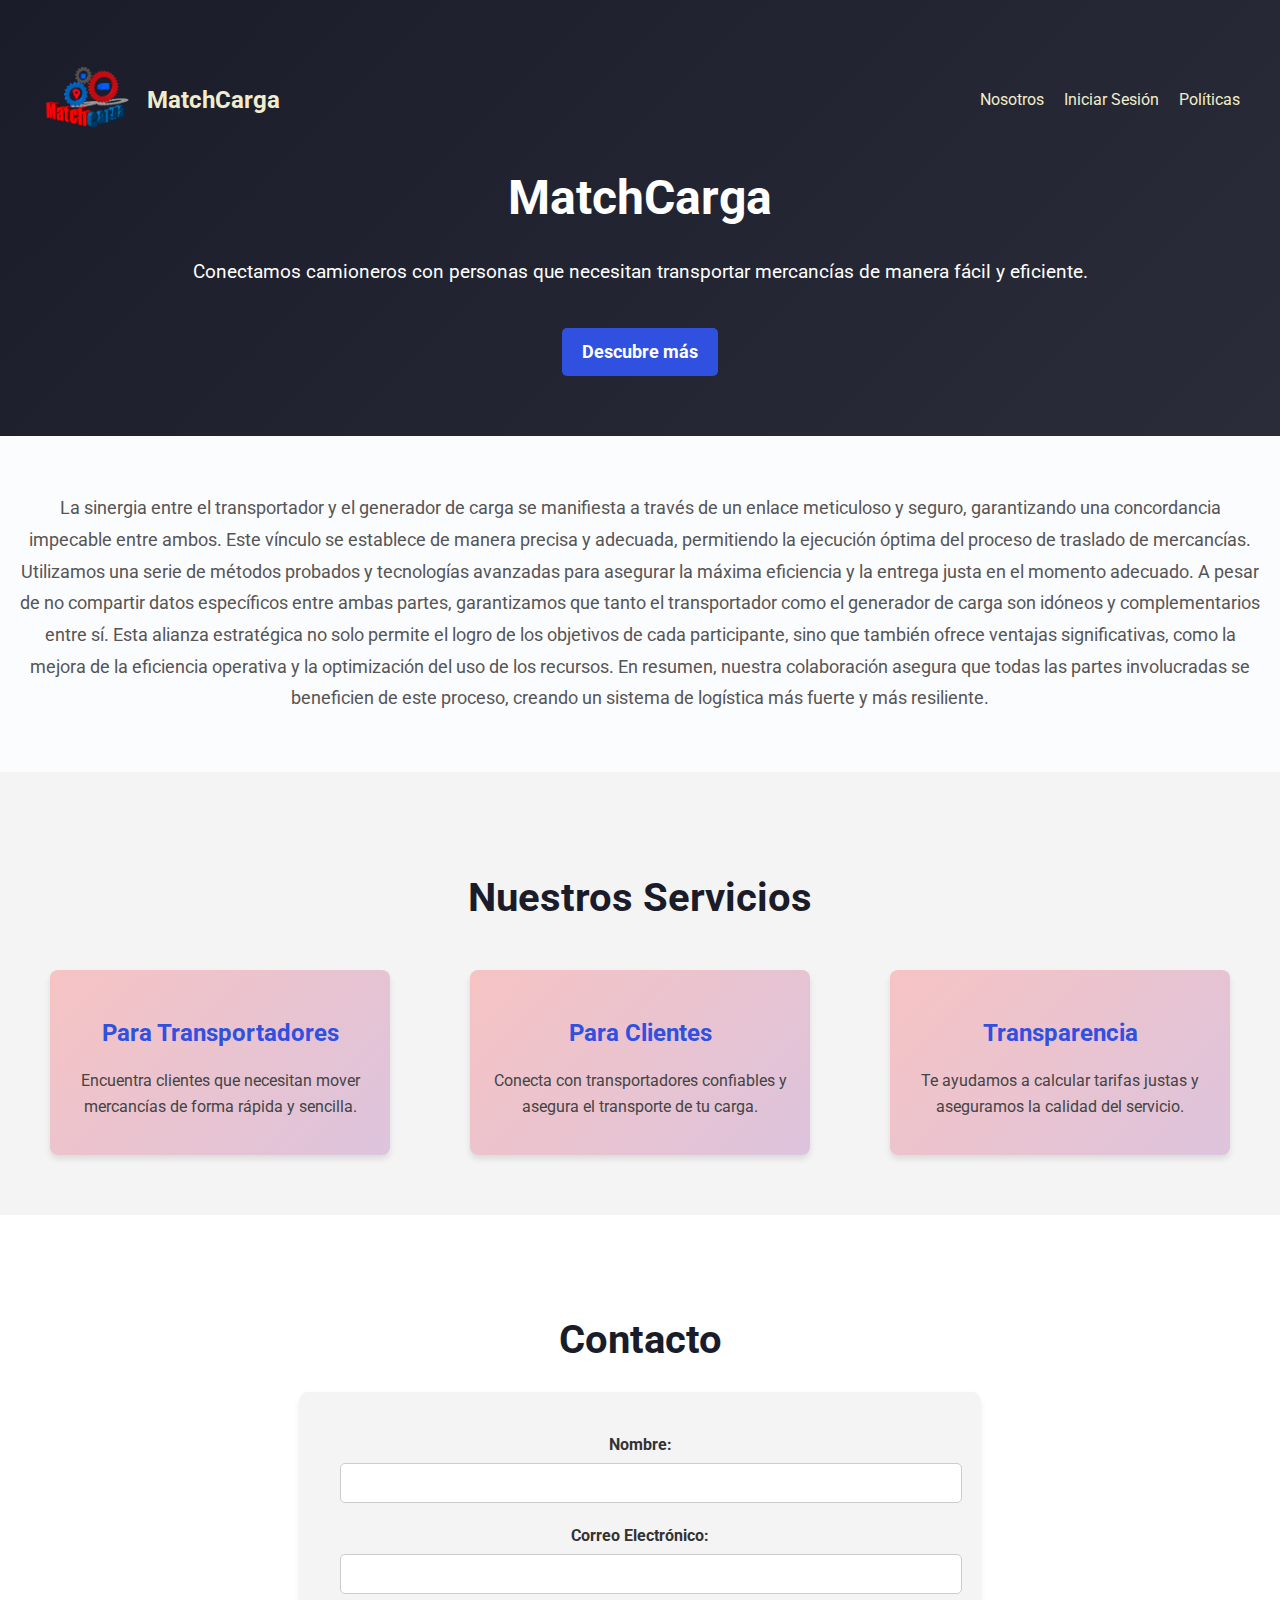
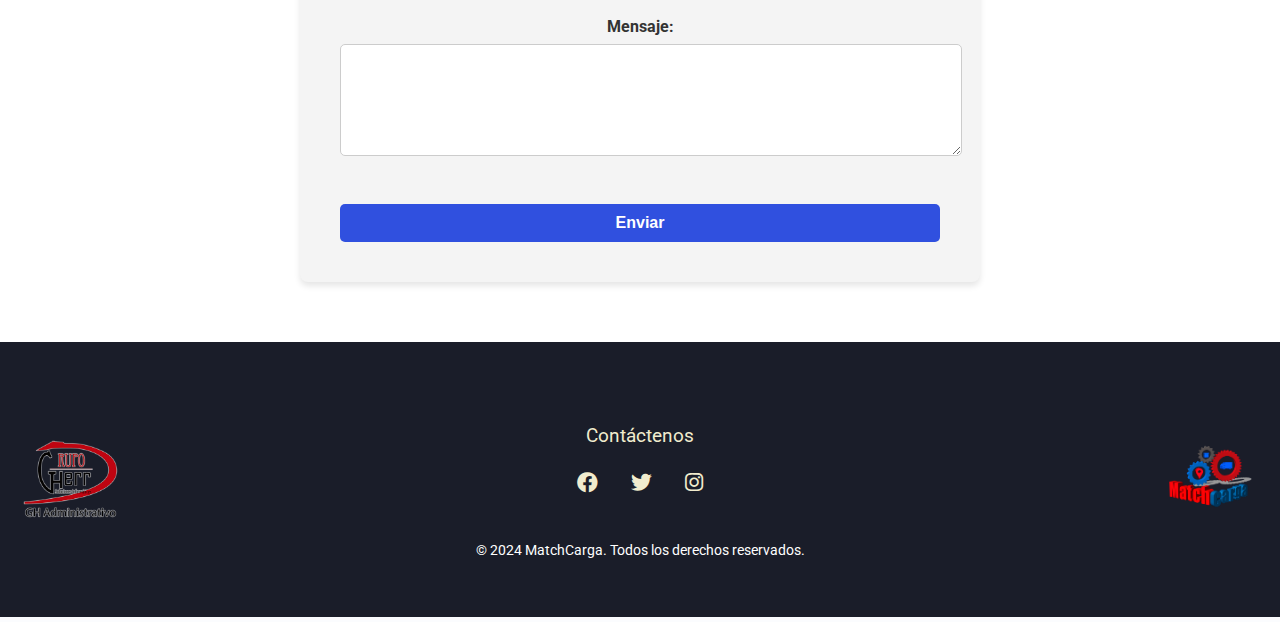
==== index.html @ 5b6f122a "movi los html" ====
<!DOCTYPE html>
<html lang="es">
    <head>
        <meta charset="UTF-8">
        <meta name="viewport" content="width=device-width, initial-scale=1.0">
        <title>MatchCarga</title>
        <link rel="stylesheet" href="../css/styles.css">
        <link rel="icon" href="../icono.ico" type="image/x-icon">
        <link href="https://cdnjs.cloudflare.com/ajax/libs/font-awesome/6.0.0-beta3/css/all.min.css" rel="stylesheet">
        <link href="https://fonts.googleapis.com/css2?family=Roboto:wght@400;700&display=swap" rel="stylesheet">
    </head>
<body>
    <header class="hero">
        <div class="container">
            <nav class="navbar">
                <a href="#inicio" class="logo-container">
                    <img src="/img/Logo1.png" alt="Logo MatchCarga" class="logo">
                    <h3>MatchCarga</h3>
                </a>
                <ul class="nav-links">
                    <li><a href="nosotros.html">Nosotros</a></li>
                    <li><a href="login.html">Iniciar Sesión</a></li>
                    <li><a href="politica.html">Políticas</a></li>
                </ul>
            </nav>
            <h1>MatchCarga</h1>
            <p>Conectamos camioneros con personas que necesitan transportar mercancías de manera fácil y eficiente.</p>
            <a href="javascript:void(0);" class="btn-primary pulse" id="mostrar-secciones">Descubre más</a>
        </div>
    </header>

    <main>


        <section id="parrafo" class="parrafo">
            <p>La sinergia entre el transportador y el generador de carga se manifiesta a través de un enlace meticuloso y seguro, garantizando una concordancia impecable entre ambos. Este vínculo se establece de manera precisa y adecuada, permitiendo la ejecución óptima del proceso de traslado de mercancías. Utilizamos una serie de métodos probados y tecnologías avanzadas para asegurar la máxima eficiencia y la entrega justa en el momento adecuado. A pesar de no compartir datos específicos entre ambas partes, garantizamos que tanto el transportador como el generador de carga son idóneos y complementarios entre sí. Esta alianza estratégica no solo permite el logro de los objetivos de cada participante, sino que también ofrece ventajas significativas, como la mejora de la eficiencia operativa y la optimización del uso de los recursos. En resumen, nuestra colaboración asegura que todas las partes involucradas se beneficien de este proceso, creando un sistema de logística más fuerte y más resiliente.</p>
        </section>

        <section id="seccion-oculta-1" class="more-info hidden">
            <div class="container">
                <div class="more-info-content">
                    <div class="image">
                        <img src="https://bibogas5g.com/wp-content/uploads/2024/08/camion-carretera.jpg" alt="Imagen de un camión en la carretera">
                    </div>
                    <div class="text">
                        <h3>Como Unirse?</h3>
                        <p>Para aprovechar al máximo nuestros servicios, le invitamos a crear un usuario que se ajuste a sus necesidades específicas. Si usted requiere de vehículos para transportar mercancías, le sugerimos registrarse como Generador. Como Generador, podrá solicitar vehículos según sus necesidades y preferencias. Si usted ofrece servicios de transporte y cuenta con uno o varios vehículos, le recomendamos registrarse como Transportista. Como Transportista, tendrá la oportunidad de prestar sus servicios a una amplia gama de Generadores que requieren de sus vehículos. Si usted es un conductor y está interesado en conducir vehículos de cualquier Transportista afiliado a nuestra plataforma, puede registrarse como Conductor. Una vez haya seleccionado el perfil que mejor se ajusta a sus necesidades, por favor proceda a darse de alta en nuestro sistema. Posteriormente, le pediremos que complete un formulario con su información. Este proceso nos permitirá entender mejor sus necesidades y preferencias para poder ofrecerle un servicio personalizado y de alta calidad.</p>
                    </div>
                </div>
            </div>
        </section>
        
        <section id="seccion-oculta-2" class="more-info hidden">
            <div class="container">
                <div class="more-info-content">
                    <div class="text">
                        <h3>Para Que?</h3>
                        <p>Nuestra solución se encuentra en la intersección perfecta de la eficiencia y la conveniencia, conectando a transportistas y generadores de carga de manera efectiva. Si usted es un transportista que cumple con condiciones idóneas y se encuentra disponible en un lugar y tiempo específicos, nuestra plataforma le enlaza con un generador de carga que requiere un vehículo con especificaciones apropiadas para su transporte. Este generador de carga busca un vehículo que no solo cumpla con sus requisitos propios para el transporte, sino que también esté disponible en el lugar y momento adecuados. Al satisfacer estas necesidades, nuestra solución asegura una operación de transporte fluida y eficiente. En resumen, nuestra plataforma sirve como un puente vital entre transportistas y generadores de carga, garantizando que las necesidades de ambas partes se satisfagan de manera oportuna y eficaz.</p>
                    </div>
                    <div class="image">
                        <img src="https://lh3.googleusercontent.com/proxy/SPAgTWg7JObSm8ViNT75nqANCXIgdDuFLdrM6Lq6x9MDWXBB_uHLDYZAyJN0s5ArK-TgvTrzxPeIZE1b7H0qSZJnHt81PH8sBUqwByqQ6HWOaaPa0v1cSDfpaRwXFw" alt="Imagen de un transportista">
                    </div>
                </div>
            </div>
        </section>
        
        <section id="seccion-oculta-3" class="more-info hidden">
            <div class="container">
                <div class="more-info-content">
                    <div class="image">
                        <img src="https://www.infobae.com/resizer/v2/HXAVWB3IURCJJLB6WYQHJS5VEA.jpg?auth=0eeae7c2310d1871e9595c3d1acd228f6c02e12b858b218dbbbd861a5fc2d08b&smart=true&width=1200&height=1200&quality=85" alt="Imagen de un generador de carga">
                    </div>
                    <div class="text">
                        <h3>Quienes Participan?</h3>
                        <p>En el dinámico mundo del transporte, entendemos que cada minuto cuenta. Si usted es un transportista que ofrece sus servicios, comprendemos que desea evitar tiempos muertos y maximizar su productividad. Con nosotros, puede presentar su vehículo, documentación, certificaciones y condiciones a una amplia red de generadores de carga. Por otro lado, si usted es un generador de carga, sabemos que cumplir con sus compromisos de entrega es crucial para su negocio. Necesita encontrar un transportista confiable que cumpla con los requisitos necesarios según la carga. Aquí es donde entramos nosotros. MatchCarga se enorgullece de ser el enlace entre transportistas y generadores de carga. Nos aseguramos de que la información de cada parte esté segura y sea accesible. Nuestra plataforma facilita la conexión entre transportistas y generadores de carga, permitiéndoles cumplir con sus respectivos objetivos comerciales de manera eficiente. En resumen, ya sea que esté buscando maximizar su tiempo como transportista o asegurar la entrega oportuna como generador de carga, MatchCarga está aquí para ayudarle a lograrlo.</p>
                    </div>
                </div>
            </div>
        </section>

        <section id="servicios" class="services">
            <h2>Nuestros Servicios</h2>
            <div class="service-container">
                <article class="service">
                    <h3>Para Transportadores</h3>
                    <p>Encuentra clientes que necesitan mover mercancías de forma rápida y sencilla.</p>
                </article>
                <article class="service">
                    <h3>Para Clientes</h3>
                    <p>Conecta con transportadores confiables y asegura el transporte de tu carga.</p>
                </article>
                <article class="service">
                    <h3>Transparencia</h3>
                    <p>Te ayudamos a calcular tarifas justas y aseguramos la calidad del servicio.</p>
                </article>
            </div>
        </section>

        <!-- Formulario de Contacto -->
        <section id="contacto" class="contact">
            <h2>Contacto</h2>
            <form action="mailto:tuemail@ejemplo.com" method="post" enctype="text/plain">
                <div class="form-group">
                    <label for="nombre">Nombre:</label>
                    <input type="text" id="nombre" name="nombre" required>
                </div>
                <div class="form-group">
                    <label for="email">Correo Electrónico:</label>
                    <input type="email" id="email" name="email" required>
                </div>
                <div class="form-group">
                    <label for="mensaje">Mensaje:</label>
                    <textarea id="mensaje" name="mensaje" rows="5" required></textarea>
                </div>
                <button type="submit" class="btn-primary">Enviar</button>
            </form>
        </section>
    </main>

    <footer>
        <div class="footer-content">
            <div class="contactenos">
                <p>Contáctenos</p>
                <a href="#" class="btn-social"><i class="fab fa-facebook"></i></a>
                <a href="#" class="btn-social"><i class="fab fa-twitter"></i></a>
                <a href="#" class="btn-social"><i class="fab fa-instagram"></i></a>
            </div>
            <p>&copy; 2024 MatchCarga. Todos los derechos reservados.</p>
        </div>
        <img src="../img/GrupoHerr1.png" alt="Imagen Izquierda" class="footer-img left">
        <img src="../img/Logo1.png" alt="Imagen Derecha" class="footer-img right">
    </footer>

    <script src="../js/script.js"></script>
</body>
</html>
---- css/styles.css ----
/* Estilos básicos */
body {
    margin: 0;
    font-family: 'Roboto', sans-serif; /* Usar la nueva fuente Roboto */
    line-height: 1.6;
    color: #333; /* Texto general en gris oscuro */
    background-color: #fbfcfe;
}

.parrafo {
    margin: 0 auto;
    padding: 40px 20px; 
    text-align: center;
}

.parrafo p {
    line-height: 1.8;
    font-size: 1.1rem;
    color: #555; /* Texto del párrafo en gris medio */
}

.container {
    max-width: 1200px;
    margin: 0 auto;
    padding: 0 20px;
}

/* Hero Section */
.hero {
    background: linear-gradient(135deg, #1a1d29, #2a2d39); /* Gradiente para un mejor efecto visual */
    color: white;
    text-align: center;
    padding: 60px 20px; /* Aumentar el padding para más espacio */
}

.hero h1 {
    font-size: 3rem;
    margin: 0;
    font-weight: bold;
}

.hero p {
    font-size: 1.2rem;
    margin: 20px 0;
}

.btn-primary {
    display: inline-block;
    background: rgb(48, 80, 223); /* Color azulado */
    color: white;
    padding: 10px 20px;
    margin-top: 20px;
    text-decoration: none;
    border-radius: 5px;
    font-size: 1.1rem;
    font-weight: bold;
    transition: background 0.3s, box-shadow 0.3s;
}

.btn-primary:hover {
    background: rgb(224, 48, 63); /* Brillo más claro */
    box-shadow: 0 0 10px rgb(238, 90, 90);
}

/* Contenedor del logo y título */
.logo-container {
    display: flex;
    align-items: center;
    gap: 10px; /* Espacio entre el logo y el título */
    text-decoration: none; /* Quita subrayado del enlace */
    cursor: pointer; /* Cambia el cursor a forma de mano */
    transition: transform 0.2s, color 0.3s;
}

/* Efecto hover para el logo-container */
.logo-container:hover {
    transform: scale(1.05); /* Pequeño efecto de aumento */
    color: rgb(170, 183, 239); /* Cambia el color del texto */
}

.logo {
    height: 80px; /* Ajusta el tamaño según sea necesario */
    width: auto;
}

/* Título junto al logo */
.logo-container h3 {
    font-size: 1.5rem;
    color: #f1ecce; /* Color claro para contrastar con el fondo oscuro */
    margin: 0;
}

/* Navegación */
.navbar {
    display: flex;
    justify-content: space-between;
    align-items: center;
    margin-bottom: 20px;
}

.nav-links {
    list-style: none;
    padding: 0;
    margin: 0;
    display: flex;
    gap: 20px;
}

.nav-links li {
    display: inline;
}

.nav-links a {
    text-decoration: none;
    color: #f1ecce; /* Color claro para contrastar con el fondo oscuro */
    font-size: 1rem;
    transition: color 0.3s;
}

.nav-links a:hover {
    color: rgb(170, 183, 239); /* Color azulado en hover */
}

/* Servicios Section */
.services {
    background: #f4f4f4; /* Fondo gris claro para diferenciarse */
    padding: 60px 20px;
    text-align: center;
}

.services h2 {
    font-size: 2.5rem;
    margin-bottom: 40px;
    color: #1a1d29; /* Negro azulado */
}

.service-container {
    display: flex;
    flex-wrap: wrap;
    justify-content: space-around;
    gap: 20px;
}

.service {
    background: linear-gradient(135deg, rgba(255, 0, 0, 0.2), rgba(0, 0, 255, 0.2), rgba(255, 255, 255, 0.2)); /* Gradiente dentro del contenedor */
    background-size: 400% 400%;
    animation: gradientAnimation 15s ease infinite;
    padding: 20px;
    border-radius: 8px;
    box-shadow: 0 4px 6px rgba(0, 0, 0, 0.1);
    max-width: 300px;
    flex: 1;
    transition: transform 0.3s, box-shadow 0.3s;
}

@keyframes gradientAnimation {
    0% { background-position: 0% 50%; }
    50% { background-position: 100% 50%; }
    100% { background-position: 0% 50%; }
}

.service:hover {
    transform: translateY(-5px);
    box-shadow: 0 6px 10px rgba(0, 0, 0, 0.2);
}

.service h3 {
    font-size: 1.5rem;
    color: rgb(48, 80, 223); /* Color azulado */
    margin-bottom: 10px;
}

.service p {
    font-size: 1rem;
    color: #444; /* Más oscuro para mejor legibilidad */
}

/* Formulario de Contacto */
.contact {
    background: white;
    padding: 60px 20px;
    text-align: center;
}

.contact h2 {
    font-size: 2.5rem;
    color: #1a1d29; /* Negro azulado */
    margin-bottom: 20px;
}

form {
    max-width: 600px;
    margin: 0 auto;
    background: #f4f4f4;
    padding: 40px;
    border-radius: 8px;
    box-shadow: 0 4px 6px rgba(0, 0, 0, 0.1);
}

.form-group {
    margin-bottom: 20px;
}

.form-group label {
    display: block;
    margin-bottom: 5px;
    font-weight: bold;
}

.form-group input,
.form-group textarea {
    width: 100%;
    padding: 10px;
    border: 1px solid #ccc;
    border-radius: 5px;
    font-size: 1rem;
}

form .btn-primary {
    width: 100%;
    padding: 10px;
    font-size: 1rem;
    border: none;
    border-radius: 5px;
    background-color: rgb(48, 80, 223); /* Button background color */
    color: white;
    cursor: pointer;
    transition: background 0.3s, box-shadow 0.3s;
}

form .btn-primary:hover {
    background-color: rgb(224, 48, 63); /* Hover effect */
    box-shadow: 0 0 10px rgb(238, 90, 90);
}

footer {
    background: #1a1d29; /* Negro azulado */
    color: white;
    text-align: center;
    padding: 40px 0; /* Aumentar padding para más espacio */
    font-size: 0.9rem;
    position: relative; /* Necesario para el posicionamiento absoluto de las imágenes */
}

.footer-content {
    position: relative; /* Para asegurar que el contenido del footer se posicione correctamente */
    z-index: 1; /* Asegura que el contenido del footer esté por encima de las imágenes */
}

.footer-img {
    position: absolute;
    top: 50%;
    transform: translateY(-50%);
    height: 80px; /* Ajusta el tamaño de las imágenes según sea necesario */
}

.footer-img.left {
    left: 0;
    margin-left: 20px; /* Ajusta la distancia desde el borde izquierdo */
}

.footer-img.right {
    right: 0;
    margin-right: 20px; /* Ajusta la distancia desde el borde derecho */
}

.contactenos {
    text-align: center;
    padding: 20px 0;
    color: white;
}

.contactenos p {
    margin-bottom: 10px;
    font-size: 1.2rem;
    color: #f1ecce;
}

.btn-social {
    display: inline-block;
    margin: 5px 15px;
    font-size: 1.3rem;
    color: #f1ecce;
    transition: color 0.3s, text-shadow 0.3s;
}

.btn-social:hover {
    color: rgb(170, 183, 239); /* Efecto hover */
    text-shadow: 0 0 8px rgb(170, 183, 239);
}

/* Responsividad */
@media (max-width: 768px) {
    .service-container {
        flex-direction: column;
        align-items: center;
    }

    .hero h1 {
        font-size: 2rem;
    }

    .hero p {
        font-size: 1rem;
    }

    .btn-primary {
        font-size: 0.9rem;
        padding: 8px 16px;
    }
}

/* SECCION OCULTA */
.hidden {
    display: none;
}

/* Estilo para las secciones ocultas */
.more-info {
    margin: 20px 0;
    padding: 20px;
    border: 1px solid #ccc; /* Borde para hacer las secciones divisibles */
    border-radius: 8px; /* Bordes redondeados */
    background-color: #f9f9f9; /* Fondo claro para las secciones */
    overflow: hidden; /* Asegura que las imágenes no sobresalgan */
}

/* Estilo para el contenido de cada sección */
.more-info-content {
    display: flex;
    align-items: center;
    justify-content: space-between;
}

/* Estilo para las imágenes */
.image img {
    width: 100%; /* Asegura que la imagen ocupe el 100% de su contenedor */
    height: auto; /* Mantiene la proporción de la imagen */
    border-radius: 8px;
    box-shadow: 0 4px 8px rgba(0, 0, 0, 0.1); /* Sombra suave alrededor de las imágenes */
}

/* Estilo para los textos */
.text {
    flex: 1;
}

/* Asegura que las imágenes y el texto se alineen correctamente */
.more-info-content .image {
    max-width: 50%; /* Limita el tamaño de la imagen */
}

/* Asegura que el texto ocupe el resto del espacio disponible */
.more-info-content .text {
    max-width: 45%; /* Limita el tamaño del texto */
}

/* Para la sección 2, aseguramos que la imagen esté a la derecha */
#seccion-oculta-2 .more-info-content {
    flex-direction: row-reverse; /* Cambia la dirección de los elementos, la imagen se moverá a la derecha */
}

/* ANIM BOTON */

.pulse {
    animation-name: pulse;
    animation-duration: 3.5s;
    animation-iteration-count: infinite;
  }
  
  @keyframes pulse {
    0% {transform: scale(1);}
    50% {transform: scale(1.2);}
    100% {transform: scale(1);}
  }
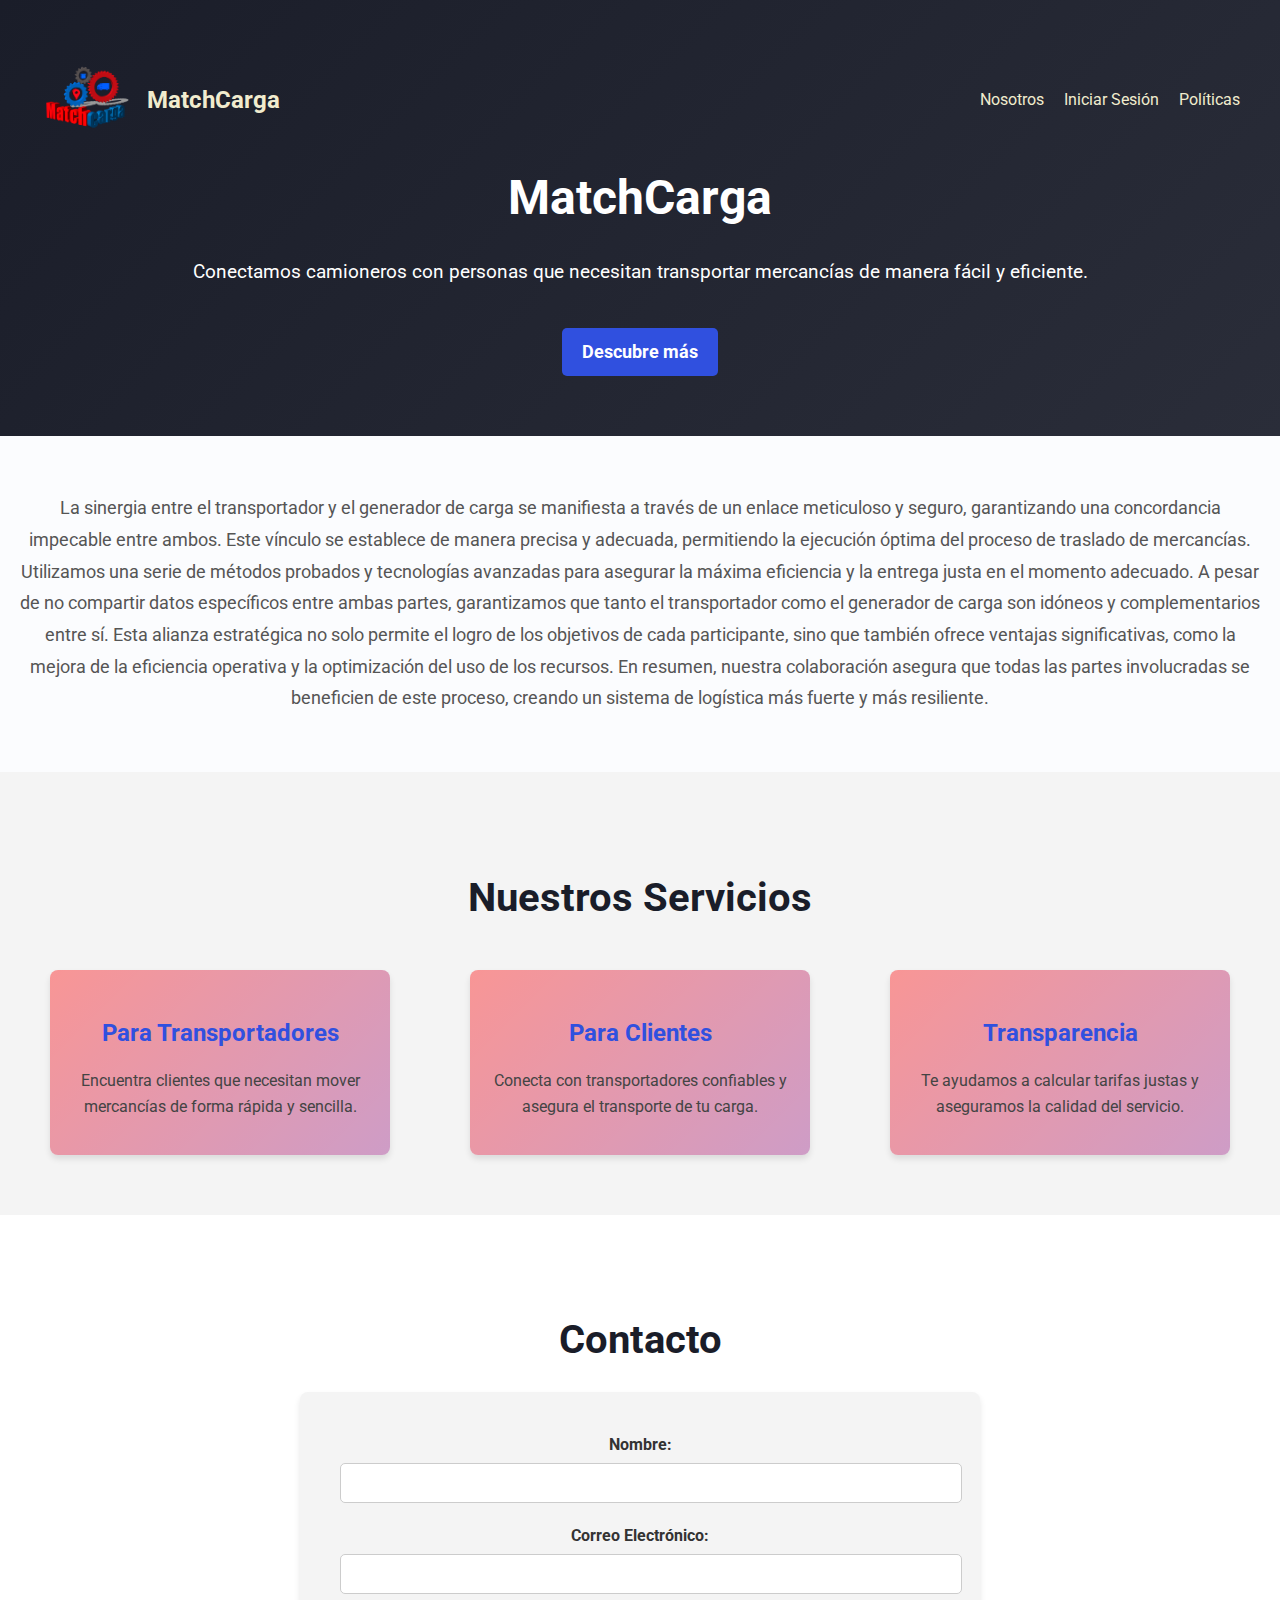
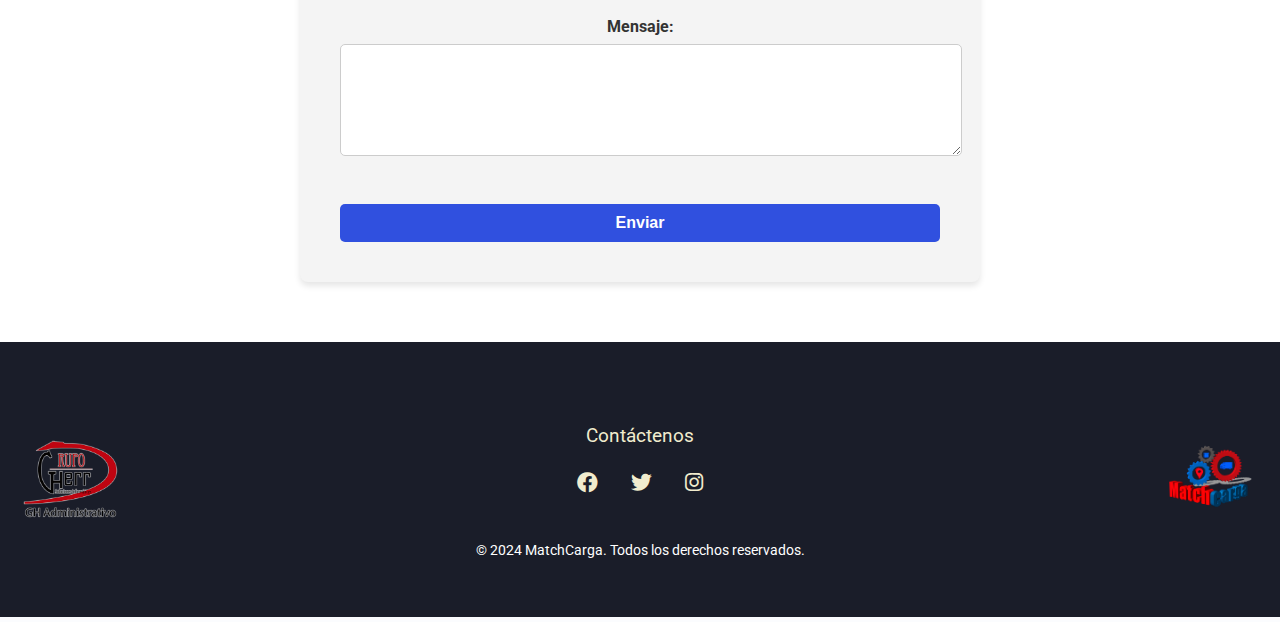
==== commit 4bb0246e: "V1 frontend" ====
--- a/index.html
+++ b/index.html
@@ -4,8 +4,8 @@
         <meta charset="UTF-8">
         <meta name="viewport" content="width=device-width, initial-scale=1.0">
         <title>MatchCarga</title>
-        <link rel="stylesheet" href="../css/styles.css">
-        <link rel="icon" href="../icono.ico" type="image/x-icon">
+        <link rel="stylesheet" href="css/styles.css">
+        <link rel="icon" href="icono.ico" type="image/x-icon">
         <link href="https://cdnjs.cloudflare.com/ajax/libs/font-awesome/6.0.0-beta3/css/all.min.css" rel="stylesheet">
         <link href="https://fonts.googleapis.com/css2?family=Roboto:wght@400;700&display=swap" rel="stylesheet">
     </head>
@@ -14,7 +14,7 @@
         <div class="container">
             <nav class="navbar">
                 <a href="#inicio" class="logo-container">
-                    <img src="/img/Logo1.png" alt="Logo MatchCarga" class="logo">
+                    <img src="img/Logo1.png" alt="Logo MatchCarga" class="logo">
                     <h3>MatchCarga</h3>
                 </a>
                 <ul class="nav-links">
@@ -99,7 +99,7 @@
         <!-- Formulario de Contacto -->
         <section id="contacto" class="contact">
             <h2>Contacto</h2>
-            <form action="mailto:tuemail@ejemplo.com" method="post" enctype="text/plain">
+            <form action="https://formspree.io/f/xldeqbpd" method="post">
                 <div class="form-group">
                     <label for="nombre">Nombre:</label>
                     <input type="text" id="nombre" name="nombre" required>
@@ -127,10 +127,10 @@
             </div>
             <p>&copy; 2024 MatchCarga. Todos los derechos reservados.</p>
         </div>
-        <img src="../img/GrupoHerr1.png" alt="Imagen Izquierda" class="footer-img left">
-        <img src="../img/Logo1.png" alt="Imagen Derecha" class="footer-img right">
+        <img src="img/GrupoHerr1.png" alt="Imagen Izquierda" class="footer-img left">
+        <img src="img/Logo1.png" alt="Imagen Derecha" class="footer-img right">
     </footer>
 
-    <script src="../js/script.js"></script>
+    <script src="js/script.js"></script>
 </body>
 </html>--- a/css/styles.css
+++ b/css/styles.css
@@ -9,7 +9,7 @@
 
 .parrafo {
     margin: 0 auto;
-    padding: 40px 20px; 
+    padding: 40px 20px;
     text-align: center;
 }
 
@@ -96,6 +96,7 @@
     justify-content: space-between;
     align-items: center;
     margin-bottom: 20px;
+    flex-wrap: wrap; /* Permite que los elementos se ajusten */
 }
 
 .nav-links {
@@ -104,6 +105,7 @@
     margin: 0;
     display: flex;
     gap: 20px;
+    flex-wrap: wrap; /* Permite que los enlaces se ajusten en pantallas pequeñas */
 }
 
 .nav-links li {
@@ -142,7 +144,7 @@
 }
 
 .service {
-    background: linear-gradient(135deg, rgba(255, 0, 0, 0.2), rgba(0, 0, 255, 0.2), rgba(255, 255, 255, 0.2)); /* Gradiente dentro del contenedor */
+    background: linear-gradient(135deg, rgba(255, 0, 0, 0.39), rgba(0, 0, 255, 0.329), rgba(255, 255, 255, 0.2)); /* Gradiente dentro del contenedor */
     background-size: 400% 400%;
     animation: gradientAnimation 15s ease infinite;
     padding: 20px;
@@ -290,23 +292,97 @@
 }
 
 /* Responsividad */
+@media (max-width: 1024px) {
+    .hero h1 {
+        font-size: 2.5rem;
+    }
+
+    .hero p {
+        font-size: 1.1rem;
+    }
+
+    .service-container {
+        flex-direction: row;
+    }
+
+    .footer-img {
+        height: 60px;
+    }
+}
+
 @media (max-width: 768px) {
+    .container {
+        padding: 0 10px;
+    }
+
+    .hero {
+        padding: 20px 10px;
+    }
+
+    .hero h1 {
+        font-size: 2rem;
+    }
+
+    .hero p {
+        font-size: 1rem;
+    }
+
+    .btn-primary {
+        font-size: 0.9rem;
+        padding: 8px 16px;
+    }
+
+    .navbar {
+        flex-direction: column;
+    }
+
+    .nav-links {
+        flex-direction: column;
+        gap: 10px;
+    }
+
     .service-container {
         flex-direction: column;
         align-items: center;
     }
 
+    section h2 {
+        font-size: 2rem;
+    }
+
+    section p {
+        font-size: 1rem;
+    }
+
+    footer {
+        padding: 20px 0;
+    }
+
+    .footer-img {
+        height: 60px;
+    }
+}
+
+@media (max-width: 480px) {
     .hero h1 {
-        font-size: 2rem;
+        font-size: 1.5rem;
     }
 
     .hero p {
-        font-size: 1rem;
+        font-size: 0.9rem;
     }
 
     .btn-primary {
+        font-size: 0.8rem;
+        padding: 6px 12px;
+    }
+
+    .service h3 {
+        font-size: 1.2rem;
+    }
+
+    .service p {
         font-size: 0.9rem;
-        padding: 8px 16px;
     }
 }
 
@@ -330,11 +406,12 @@
     display: flex;
     align-items: center;
     justify-content: space-between;
+    flex-wrap: wrap; /* Permite que el contenido se ajuste en pantallas pequeñas */
 }
 
 /* Estilo para las imágenes */
 .image img {
-    width: 100%; /* Asegura que la imagen ocupe el 100% de su contenedor */
+    max-width: 100%; /* Asegura que la imagen no ocupe más del 100% de su contenedor */
     height: auto; /* Mantiene la proporción de la imagen */
     border-radius: 8px;
     box-shadow: 0 4px 8px rgba(0, 0, 0, 0.1); /* Sombra suave alrededor de las imágenes */
@@ -343,16 +420,17 @@
 /* Estilo para los textos */
 .text {
     flex: 1;
+    max-width: 48%; /* Asegura que el texto no ocupe más del 48% del contenedor en pantallas grandes */
 }
 
 /* Asegura que las imágenes y el texto se alineen correctamente */
 .more-info-content .image {
-    max-width: 50%; /* Limita el tamaño de la imagen */
-}
-
-/* Asegura que el texto ocupe el resto del espacio disponible */
+    max-width: 48%; /* Asegura que la imagen no sea más ancha del contenedor en pantallas grandes */
+    margin-bottom: 20px;
+}
+
 .more-info-content .text {
-    max-width: 45%; /* Limita el tamaño del texto */
+    max-width: 48%; /* Asegura que el texto no sea más ancho del contenedor */
 }
 
 /* Para la sección 2, aseguramos que la imagen esté a la derecha */
@@ -366,10 +444,20 @@
     animation-name: pulse;
     animation-duration: 3.5s;
     animation-iteration-count: infinite;
-  }
-  
-  @keyframes pulse {
+}
+
+@keyframes pulse {
     0% {transform: scale(1);}
     50% {transform: scale(1.2);}
     100% {transform: scale(1);}
-  }+}
+
+/* Media query para dispositivos móviles */
+@media (max-width: 768px) {
+    .more-info-content {
+        flex-direction: column; /* Cambia la dirección de los elementos a columna */
+    }
+    .more-info-content .image, .more-info-content .text {
+        max-width: 100%; /* Asegura que la imagen y el texto ocupen el 100% del ancho del contenedor */
+    }
+}